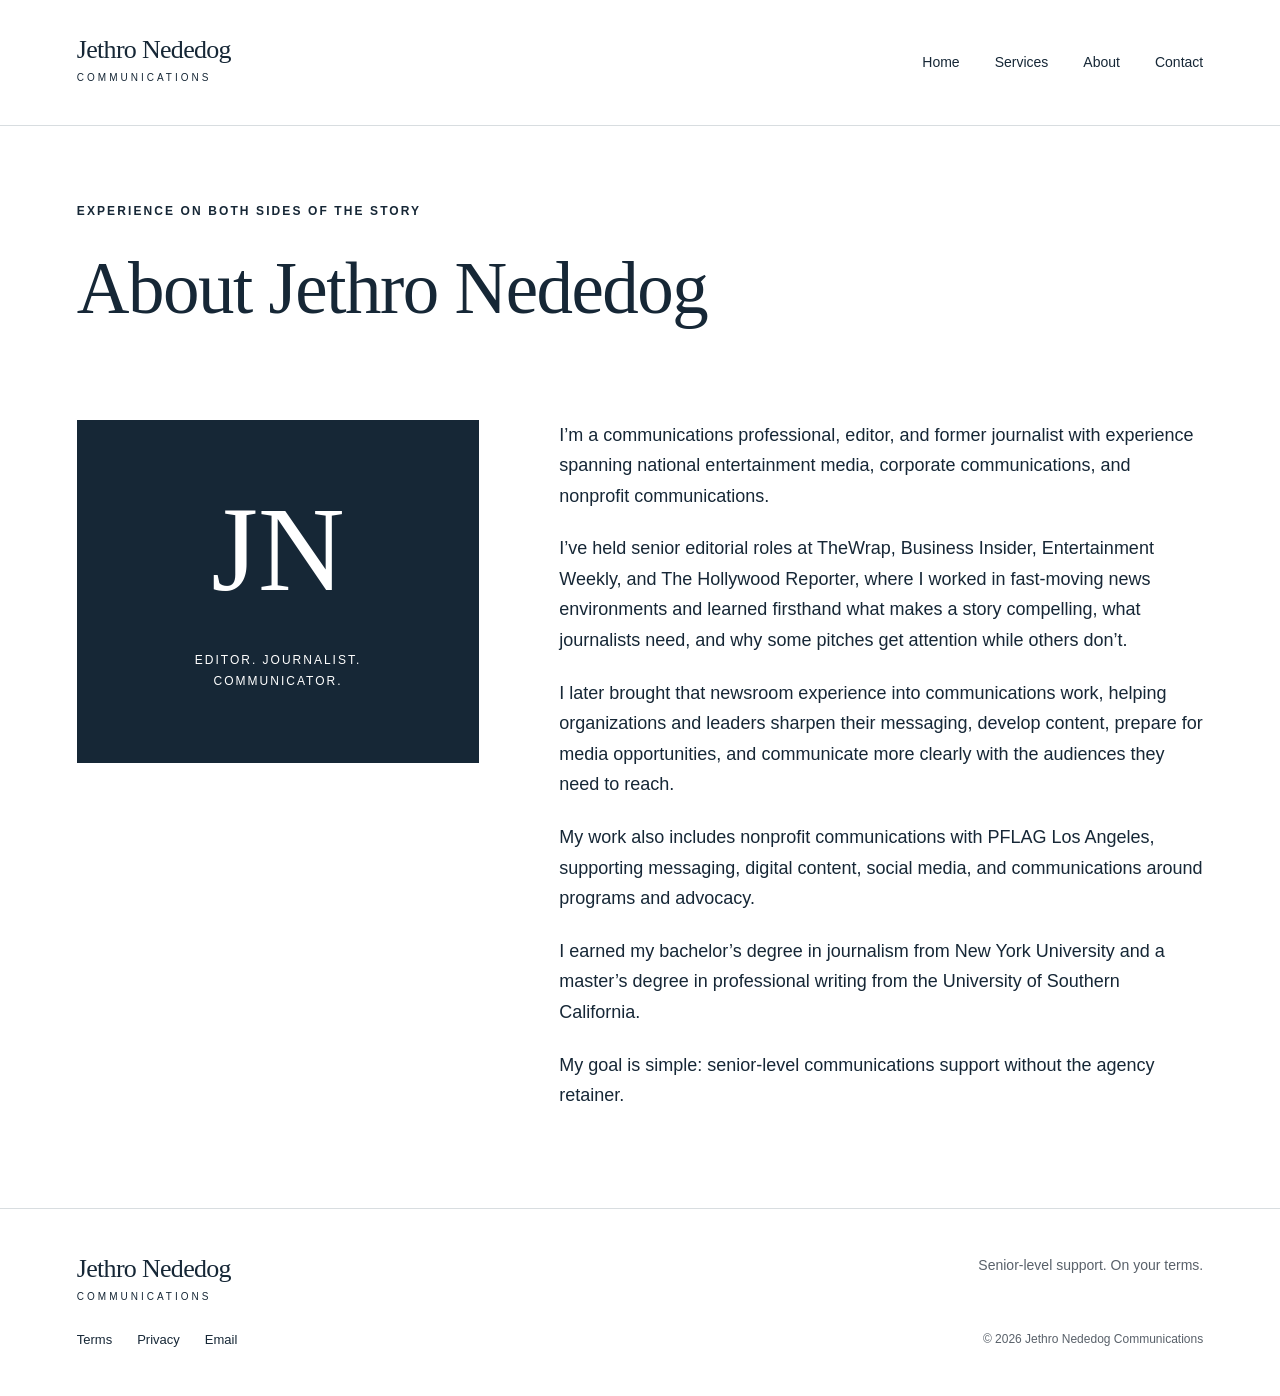
==== about/index.html @ 03857a1a "Add About page" ====
<!doctype html><html lang="en"><head><meta charset="utf-8"><meta name="viewport" content="width=device-width,initial-scale=1"><title>About Jethro | Jethro Nededog Communications</title><meta name="description" content="Senior-level PR and communications support, without the agency retainer."><link rel="icon" type="image/svg+xml" href="data:image/svg+xml,%3Csvg xmlns='http://www.w3.org/2000/svg' viewBox='0 0 40 40'%3E%3Crect width='40' height='40' fill='%23162736'/%3E%3Ctext x='20' y='29' text-anchor='middle' font-family='Georgia' font-size='28' fill='white'%3EJ%3C/text%3E%3C/svg%3E"><link rel="stylesheet" href="/style.css"></head><body><a class="skip" href="#main">Skip to content</a><header><a class="brand" href="/">Jethro Nededog<span>COMMUNICATIONS</span></a><nav aria-label="Main navigation"><a href="/">Home</a><a href="/services/">Services</a><a href="/about/">About</a><a href="/contact/">Contact</a></nav></header><main id="main"><section class="page-heading"><span class="eyebrow">Experience on both sides of the story</span><h1>About Jethro Nededog</h1></section><section class="about-grid"><div class="monogram" aria-hidden="true">JN<span>EDITOR. JOURNALIST.<br>COMMUNICATOR.</span></div><div class="prose"><p>I’m a communications professional, editor, and former journalist with experience spanning national entertainment media, corporate communications, and nonprofit communications.</p><p>I’ve held senior editorial roles at TheWrap, Business Insider, Entertainment Weekly, and The Hollywood Reporter, where I worked in fast-moving news environments and learned firsthand what makes a story compelling, what journalists need, and why some pitches get attention while others don’t.</p><p>I later brought that newsroom experience into communications work, helping organizations and leaders sharpen their messaging, develop content, prepare for media opportunities, and communicate more clearly with the audiences they need to reach.</p><p>My work also includes nonprofit communications with PFLAG Los Angeles, supporting messaging, digital content, social media, and communications around programs and advocacy.</p><p>I earned my bachelor’s degree in journalism from New York University and a master’s degree in professional writing from the University of Southern California.</p><p>My goal is simple: senior-level communications support without the agency retainer.</p></div></section></main><footer><a class="brand" href="/">Jethro Nededog<span>COMMUNICATIONS</span></a><p>Senior-level support. On your terms.</p><div><a href="/terms/">Terms</a><a href="/privacy/">Privacy</a><a href="mailto:hello@jethronededog.com">Email</a></div><small>© 2026 Jethro Nededog Communications</small></footer></body></html>
---- style.css ----
:root{--ink:#162736;--muted:#59616a;--line:#d8dde0;--accent:#174f6b;--paper:#fff;--wash:#f2f5f7}*{box-sizing:border-box}body{margin:0;background:var(--paper);color:var(--ink);font:17px/1.7 -apple-system,BlinkMacSystemFont,"Segoe UI",sans-serif}a{color:inherit;text-decoration:none}a:hover{color:var(--accent)}a:focus-visible,button:focus-visible{outline:3px solid #3884a5;outline-offset:5px}header,main,footer{max-width:1360px;margin:auto}header{padding:35px 6%;display:flex;align-items:center;justify-content:space-between;border-bottom:1px solid var(--line)}.brand{font:26px/1.15 Georgia,serif;letter-spacing:-.7px;white-space:nowrap}.brand span{display:block;font:10px/2.5 -apple-system,sans-serif;letter-spacing:3px}nav{display:flex;gap:35px;font-size:14px}nav a:hover,.textlink:hover{border-bottom-color:var(--accent)}section{padding:75px 6%}h1,h2,h3{font-family:Georgia,"Times New Roman",serif;font-weight:400;line-height:1.1;letter-spacing:-1.5px;margin:0 0 25px}h1{font-size:clamp(42px,5.7vw,78px);max-width:1010px}h2{font-size:clamp(32px,3.4vw,46px)}h3{font-size:30px;letter-spacing:-.8px;line-height:1.2}p{margin:0 0 22px}em{font-weight:400;color:var(--accent)}.eyebrow{display:block;text-transform:uppercase;letter-spacing:2.1px;font-size:12px;font-weight:600;margin-bottom:28px}.hero{padding-top:75px;padding-bottom:25px}.hero h1{max-width:1030px}.lead{font-size:20px;line-height:1.65;color:var(--muted);max-width:760px}.hero .lead{max-width:810px}.actions{display:flex;gap:15px;flex-wrap:wrap;margin-top:35px}.button{display:inline-block;background:var(--ink);color:white;border:1px solid var(--ink);padding:14px 25px;font:500 14px/1.5 -apple-system,sans-serif;cursor:pointer}.button:hover{background:var(--accent);color:white}.button.secondary{color:var(--ink);background:white}.button.secondary:hover{background:var(--wash)}.hero-bottom{border-top:1px solid var(--line);margin-top:65px;padding-top:22px;display:flex;justify-content:space-between;color:var(--muted);font-size:12px;letter-spacing:.3px}.hero-bottom span:last-child{font-size:11px;letter-spacing:1.5px}.intro{display:grid;grid-template-columns:1fr 1.3fr;gap:75px;background:var(--wash);margin-top:30px}.intro h2{font-size:38px}.intro p{font-size:19px;max-width:600px}.cards{display:grid;grid-template-columns:repeat(3,1fr);border-top:1px solid var(--line);border-left:1px solid var(--line)}.cards article{padding:30px;border-right:1px solid var(--line);border-bottom:1px solid var(--line);display:flex;flex-direction:column}.meta{display:flex;justify-content:space-between;font-size:12px;letter-spacing:1px;color:var(--muted);margin-bottom:35px}.meta span{font-size:20px;color:var(--ink);letter-spacing:0}.cards h3{min-height:73px}.cards p{font-size:16px;color:var(--muted)}.cards .timing{font-size:13px;line-height:1.6;margin-top:auto;padding-top:12px}.textlink{font-size:14px;font-weight:500;display:inline-block;width:fit-content;border-bottom:1px solid var(--ink);padding-bottom:3px}.packages{background:var(--ink);color:white}.packages .eyebrow{color:#b1c8d6}.bundle-grid{display:grid;grid-template-columns:repeat(3,1fr);gap:45px;margin-top:50px}.bundle-grid article{border-top:1px solid #52616c;padding-top:30px}.bundle-grid p{color:#ced7de;font-size:16px;margin-top:20px}.price{font:42px/1.3 Georgia,serif;letter-spacing:-1px}.consult{display:grid;grid-template-columns:1fr 1.2fr;gap:70px;border-bottom:1px solid var(--line)}.consult h2{max-width:390px}.consult p{max-width:600px}.closing{text-align:center;padding-top:95px;padding-bottom:100px}.closing h2{max-width:760px;margin:0 auto 30px}footer{border-top:1px solid var(--line);padding:45px 6%;display:grid;grid-template-columns:1fr 1fr;gap:20px}footer p{text-align:right;font-size:14px;color:var(--muted)}footer div{display:flex;gap:25px;font-size:13px}footer small{text-align:right;color:var(--muted);font-size:12px}.page-heading{padding-bottom:50px}.page-heading h1{max-width:900px}.detail-grid{display:grid;grid-template-columns:1.6fr 1fr;gap:90px}.service-heading .textlink{margin-bottom:45px}.service-heading h1{font-size:clamp(42px,5vw,68px)}aside{background:var(--wash);padding:30px;align-self:start}aside .price{margin-bottom:25px}aside p{font-size:14px}aside .button{width:100%;text-align:center}.fine{font-size:12px;color:var(--muted);margin:15px 0 0}.includes{border-top:1px solid var(--line)}ul{padding:0;margin:0;list-style:none}li{padding:13px 0;border-bottom:1px solid var(--line);font-size:17px}li:before{content:'•';color:var(--accent);margin-right:15px}.about-grid{display:grid;grid-template-columns:1fr 1.6fr;gap:80px;padding-top:15px}.monogram{background:var(--ink);color:#fff;font:120px/1 Georgia,serif;padding:70px 35px;align-self:start;text-align:center}.monogram span{display:block;font:12px/1.8 -apple-system,sans-serif;letter-spacing:2px;margin-top:40px}.prose p{font-size:18px}.contact{min-height:65vh;padding-top:110px;padding-bottom:100px}.contact .lead{max-width:740px}.contact .button{margin:15px 0 30px}.legal{max-width:920px;padding-top:10px;padding-bottom:100px}.legal h2{font-size:29px;margin-top:35px}.skip{position:absolute;top:-100px}.skip:focus{top:10px;background:white;padding:10px}dialog{max-width:540px;width:calc(100% - 40px);border:1px solid var(--line);padding:40px;color:var(--ink)}dialog::backdrop{background:#16273688}.close{float:right;border:0;background:transparent;font-size:30px;cursor:pointer}dialog h2{font-size:32px;margin-top:25px}dialog p{font-size:16px}@media(max-width:850px){header{padding:25px 6%;align-items:flex-start;gap:25px;flex-direction:column}nav{gap:28px}section{padding:55px 6%}.hero{padding-top:55px}.hero-bottom{margin-top:45px;gap:15px;flex-direction:column}.intro,.consult,.detail-grid,.about-grid{grid-template-columns:1fr;gap:30px}.cards{grid-template-columns:repeat(2,1fr)}.bundle-grid{grid-template-columns:1fr;gap:25px}.bundle-grid article{display:grid;grid-template-columns:1fr auto;gap:10px}.bundle-grid p{grid-column:1/-1}.monogram{max-width:360px}.contact{padding-top:65px}footer p{display:none}}@media(max-width:520px){.cards{grid-template-columns:1fr}.cards h3{min-height:0}.cards article{padding:25px}.lead{font-size:18px}.hero h1{font-size:44px}.hero h1 em{display:inline}.bundle-grid h3{font-size:26px}.bundle-grid .price{font-size:32px}footer{grid-template-columns:1fr}footer small{text-align:left}nav{width:100%;justify-content:space-between;gap:15px}.intro h2{font-size:32px}}

/* Narrow-screen readability without changing desktop composition. */
main,section,article,aside,.detail-grid>*,.consult>*,.intro>*,.about-grid>*{min-width:0}
h1,h2,h3,p,li,a{overflow-wrap:break-word}
@media(max-width:850px){nav a{padding:12px 0;min-height:44px;display:inline-flex;align-items:center}nav{flex-wrap:wrap}.button{max-width:100%;white-space:normal}}
@media(max-width:520px){.hero h1{font-size:clamp(34px,8.7vw,44px);line-height:1.13;letter-spacing:-1px}.hero h1 em{overflow-wrap:anywhere}h1{font-size:clamp(34px,10vw,42px)}.service-heading h1{font-size:clamp(34px,10vw,42px)}.bundle-grid article{grid-template-columns:minmax(0,1fr) auto;gap:8px}.bundle-grid h3{overflow-wrap:anywhere}.brand{font-size:24px}.eyebrow{overflow-wrap:anywhere}.contact .textlink{font-size:13px}aside{padding:24px}}
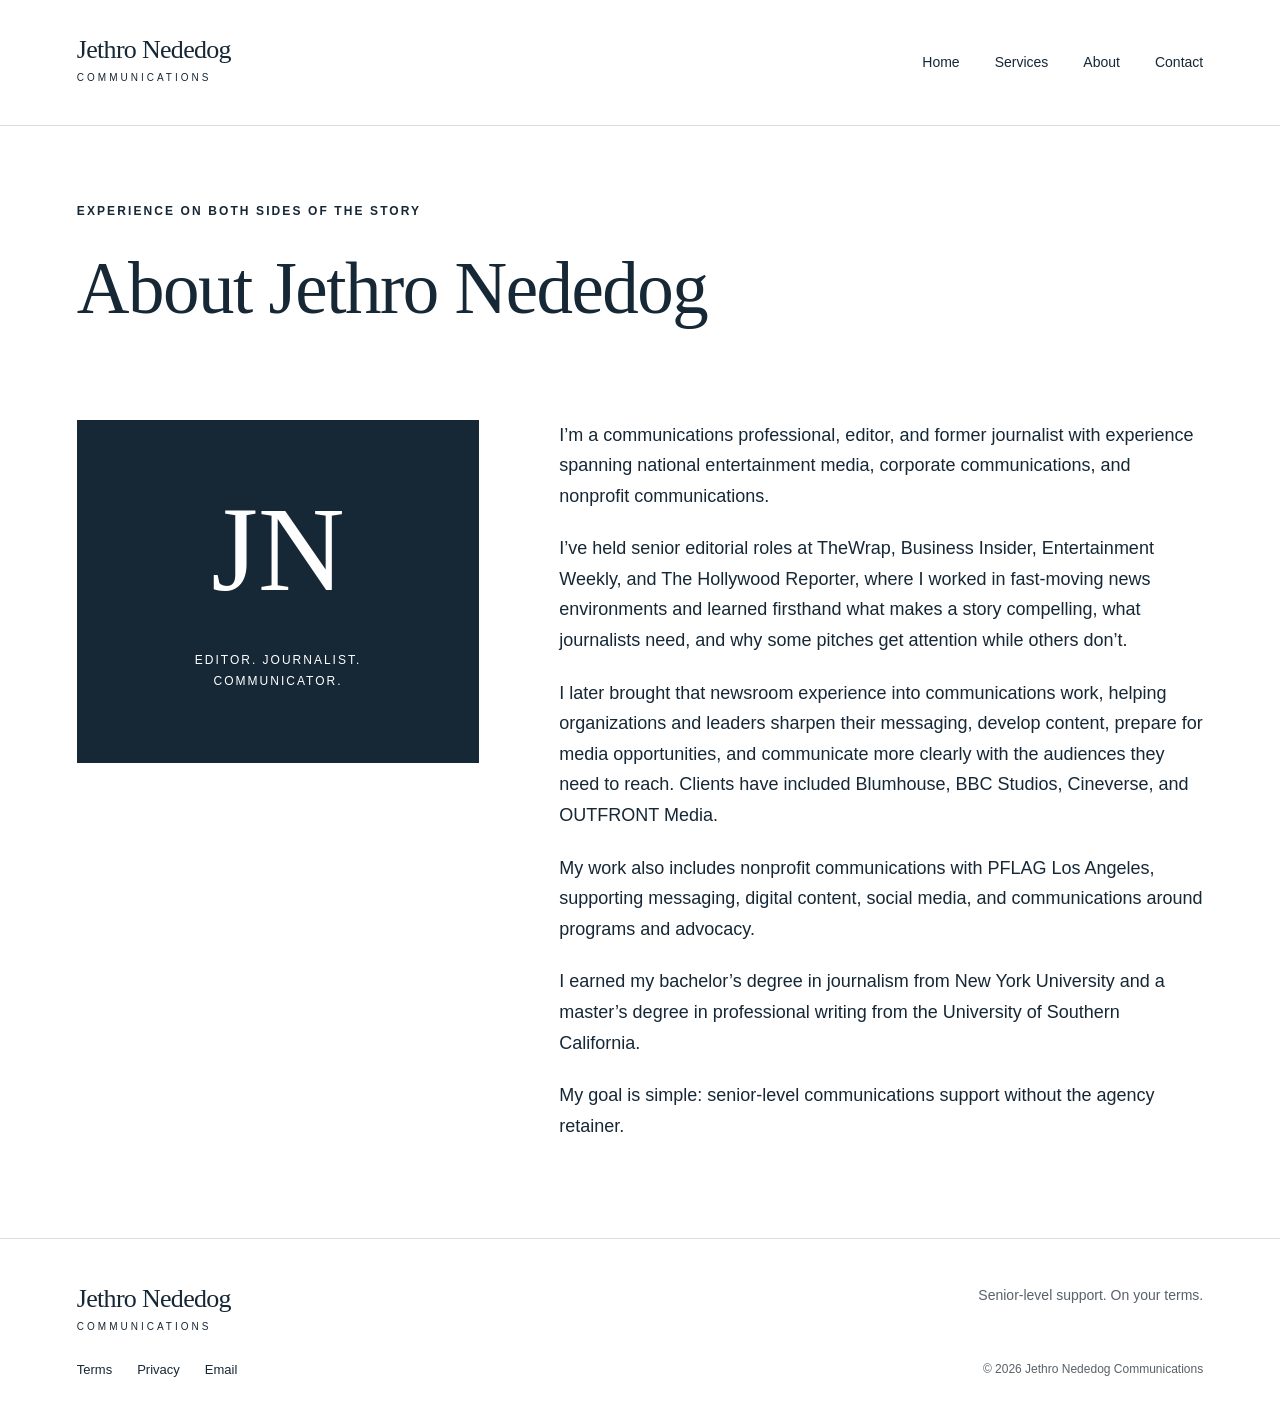
==== commit 2c94a42c: "Update index.html" ====
--- a/about/index.html
+++ b/about/index.html
@@ -1 +1 @@
-<!doctype html><html lang="en"><head><meta charset="utf-8"><meta name="viewport" content="width=device-width,initial-scale=1"><title>About Jethro | Jethro Nededog Communications</title><meta name="description" content="Senior-level PR and communications support, without the agency retainer."><link rel="icon" type="image/svg+xml" href="data:image/svg+xml,%3Csvg xmlns='http://www.w3.org/2000/svg' viewBox='0 0 40 40'%3E%3Crect width='40' height='40' fill='%23162736'/%3E%3Ctext x='20' y='29' text-anchor='middle' font-family='Georgia' font-size='28' fill='white'%3EJ%3C/text%3E%3C/svg%3E"><link rel="stylesheet" href="/style.css"></head><body><a class="skip" href="#main">Skip to content</a><header><a class="brand" href="/">Jethro Nededog<span>COMMUNICATIONS</span></a><nav aria-label="Main navigation"><a href="/">Home</a><a href="/services/">Services</a><a href="/about/">About</a><a href="/contact/">Contact</a></nav></header><main id="main"><section class="page-heading"><span class="eyebrow">Experience on both sides of the story</span><h1>About Jethro Nededog</h1></section><section class="about-grid"><div class="monogram" aria-hidden="true">JN<span>EDITOR. JOURNALIST.<br>COMMUNICATOR.</span></div><div class="prose"><p>I’m a communications professional, editor, and former journalist with experience spanning national entertainment media, corporate communications, and nonprofit communications.</p><p>I’ve held senior editorial roles at TheWrap, Business Insider, Entertainment Weekly, and The Hollywood Reporter, where I worked in fast-moving news environments and learned firsthand what makes a story compelling, what journalists need, and why some pitches get attention while others don’t.</p><p>I later brought that newsroom experience into communications work, helping organizations and leaders sharpen their messaging, develop content, prepare for media opportunities, and communicate more clearly with the audiences they need to reach.</p><p>My work also includes nonprofit communications with PFLAG Los Angeles, supporting messaging, digital content, social media, and communications around programs and advocacy.</p><p>I earned my bachelor’s degree in journalism from New York University and a master’s degree in professional writing from the University of Southern California.</p><p>My goal is simple: senior-level communications support without the agency retainer.</p></div></section></main><footer><a class="brand" href="/">Jethro Nededog<span>COMMUNICATIONS</span></a><p>Senior-level support. On your terms.</p><div><a href="/terms/">Terms</a><a href="/privacy/">Privacy</a><a href="mailto:hello@jethronededog.com">Email</a></div><small>© 2026 Jethro Nededog Communications</small></footer></body></html>+<!doctype html><html lang="en"><head><meta charset="utf-8"><meta name="viewport" content="width=device-width,initial-scale=1"><title>About Jethro | Jethro Nededog Communications</title><meta name="description" content="Senior-level PR and communications support, without the agency retainer."><link rel="icon" type="image/svg+xml" href="data:image/svg+xml,%3Csvg xmlns='http://www.w3.org/2000/svg' viewBox='0 0 40 40'%3E%3Crect width='40' height='40' fill='%23162736'/%3E%3Ctext x='20' y='29' text-anchor='middle' font-family='Georgia' font-size='28' fill='white'%3EJ%3C/text%3E%3C/svg%3E"><link rel="stylesheet" href="/style.css"></head><body><a class="skip" href="#main">Skip to content</a><header><a class="brand" href="/">Jethro Nededog<span>COMMUNICATIONS</span></a><nav aria-label="Main navigation"><a href="/">Home</a><a href="/services/">Services</a><a href="/about/">About</a><a href="/contact/">Contact</a></nav></header><main id="main"><section class="page-heading"><span class="eyebrow">Experience on both sides of the story</span><h1>About Jethro Nededog</h1></section><section class="about-grid"><div class="monogram" aria-hidden="true">JN<span>EDITOR. JOURNALIST.<br>COMMUNICATOR.</span></div><div class="prose"><p>I’m a communications professional, editor, and former journalist with experience spanning national entertainment media, corporate communications, and nonprofit communications.</p><p>I’ve held senior editorial roles at TheWrap, Business Insider, Entertainment Weekly, and The Hollywood Reporter, where I worked in fast-moving news environments and learned firsthand what makes a story compelling, what journalists need, and why some pitches get attention while others don’t.</p><p>I later brought that newsroom experience into communications work, helping organizations and leaders sharpen their messaging, develop content, prepare for media opportunities, and communicate more clearly with the audiences they need to reach. Clients have included Blumhouse, BBC Studios, Cineverse, and OUTFRONT Media.</p><p>My work also includes nonprofit communications with PFLAG Los Angeles, supporting messaging, digital content, social media, and communications around programs and advocacy.</p><p>I earned my bachelor’s degree in journalism from New York University and a master’s degree in professional writing from the University of Southern California.</p><p>My goal is simple: senior-level communications support without the agency retainer.</p></div></section></main><footer><a class="brand" href="/">Jethro Nededog<span>COMMUNICATIONS</span></a><p>Senior-level support. On your terms.</p><div><a href="/terms/">Terms</a><a href="/privacy/">Privacy</a><a href="mailto:hello@jethronededog.com">Email</a></div><small>© 2026 Jethro Nededog Communications</small></footer></body></html>
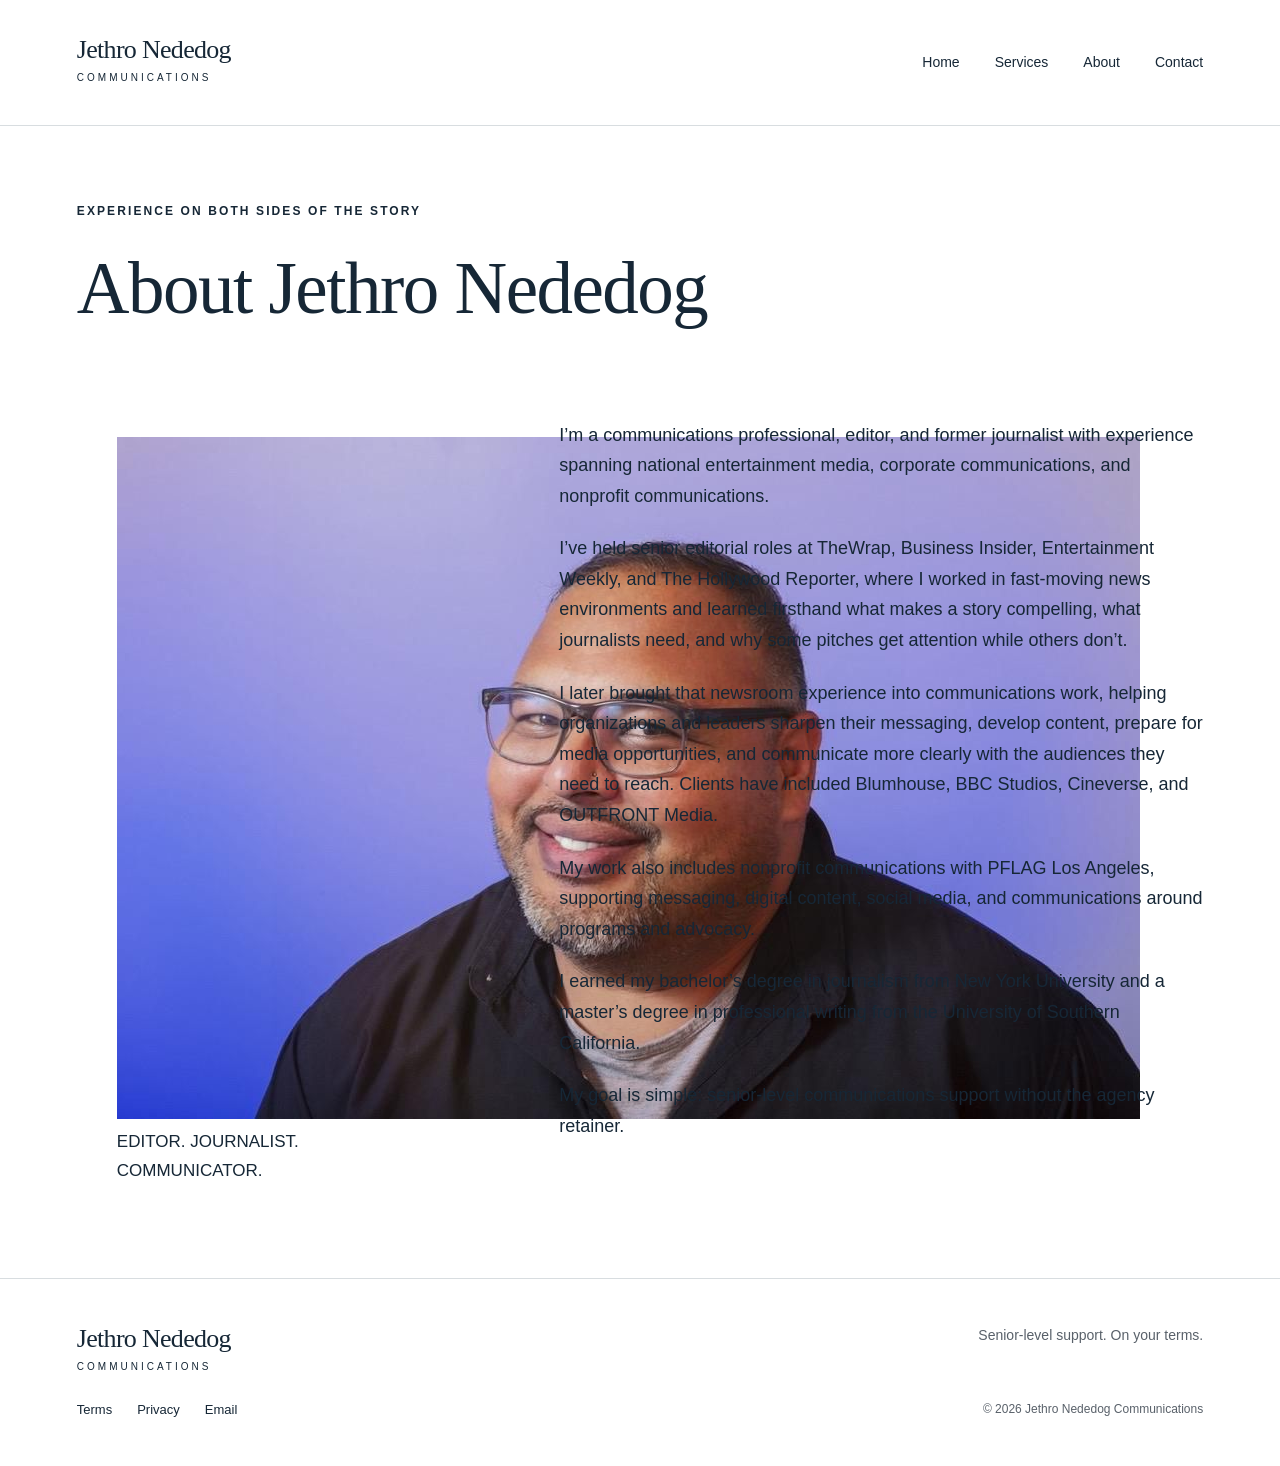
==== commit a8ec15d7: "Add headshot to About page" ====
--- a/about/index.html
+++ b/about/index.html
@@ -1 +1 @@
-<!doctype html><html lang="en"><head><meta charset="utf-8"><meta name="viewport" content="width=device-width,initial-scale=1"><title>About Jethro | Jethro Nededog Communications</title><meta name="description" content="Senior-level PR and communications support, without the agency retainer."><link rel="icon" type="image/svg+xml" href="data:image/svg+xml,%3Csvg xmlns='http://www.w3.org/2000/svg' viewBox='0 0 40 40'%3E%3Crect width='40' height='40' fill='%23162736'/%3E%3Ctext x='20' y='29' text-anchor='middle' font-family='Georgia' font-size='28' fill='white'%3EJ%3C/text%3E%3C/svg%3E"><link rel="stylesheet" href="/style.css"></head><body><a class="skip" href="#main">Skip to content</a><header><a class="brand" href="/">Jethro Nededog<span>COMMUNICATIONS</span></a><nav aria-label="Main navigation"><a href="/">Home</a><a href="/services/">Services</a><a href="/about/">About</a><a href="/contact/">Contact</a></nav></header><main id="main"><section class="page-heading"><span class="eyebrow">Experience on both sides of the story</span><h1>About Jethro Nededog</h1></section><section class="about-grid"><div class="monogram" aria-hidden="true">JN<span>EDITOR. JOURNALIST.<br>COMMUNICATOR.</span></div><div class="prose"><p>I’m a communications professional, editor, and former journalist with experience spanning national entertainment media, corporate communications, and nonprofit communications.</p><p>I’ve held senior editorial roles at TheWrap, Business Insider, Entertainment Weekly, and The Hollywood Reporter, where I worked in fast-moving news environments and learned firsthand what makes a story compelling, what journalists need, and why some pitches get attention while others don’t.</p><p>I later brought that newsroom experience into communications work, helping organizations and leaders sharpen their messaging, develop content, prepare for media opportunities, and communicate more clearly with the audiences they need to reach. Clients have included Blumhouse, BBC Studios, Cineverse, and OUTFRONT Media.</p><p>My work also includes nonprofit communications with PFLAG Los Angeles, supporting messaging, digital content, social media, and communications around programs and advocacy.</p><p>I earned my bachelor’s degree in journalism from New York University and a master’s degree in professional writing from the University of Southern California.</p><p>My goal is simple: senior-level communications support without the agency retainer.</p></div></section></main><footer><a class="brand" href="/">Jethro Nededog<span>COMMUNICATIONS</span></a><p>Senior-level support. On your terms.</p><div><a href="/terms/">Terms</a><a href="/privacy/">Privacy</a><a href="mailto:hello@jethronededog.com">Email</a></div><small>© 2026 Jethro Nededog Communications</small></footer></body></html>
+<!doctype html><html lang="en"><head><meta charset="utf-8"><meta name="viewport" content="width=device-width,initial-scale=1"><title>About Jethro | Jethro Nededog Communications</title><meta name="description" content="Senior-level PR and communications support, without the agency retainer."><link rel="icon" type="image/svg+xml" href="data:image/svg+xml,%3Csvg xmlns='http://www.w3.org/2000/svg' viewBox='0 0 40 40'%3E%3Crect width='40' height='40' fill='%23162736'/%3E%3Ctext x='20' y='29' text-anchor='middle' font-family='Georgia' font-size='28' fill='white'%3EJ%3C/text%3E%3C/svg%3E"><link rel="stylesheet" href="/style.css"></head><body><a class="skip" href="#main">Skip to content</a><header><a class="brand" href="/">Jethro Nededog<span>COMMUNICATIONS</span></a><nav aria-label="Main navigation"><a href="/">Home</a><a href="/services/">Services</a><a href="/about/">About</a><a href="/contact/">Contact</a></nav></header><main id="main"><section class="page-heading"><span class="eyebrow">Experience on both sides of the story</span><h1>About Jethro Nededog</h1></section><section class="about-grid"><figure class="about-portrait"><img src="/assets/jethro-nededog-headshot.jpg" alt="Jethro Nededog" width="1023" height="682"><figcaption>EDITOR. JOURNALIST.<br>COMMUNICATOR.</figcaption></figure><div class="prose"><p>I’m a communications professional, editor, and former journalist with experience spanning national entertainment media, corporate communications, and nonprofit communications.</p><p>I’ve held senior editorial roles at TheWrap, Business Insider, Entertainment Weekly, and The Hollywood Reporter, where I worked in fast-moving news environments and learned firsthand what makes a story compelling, what journalists need, and why some pitches get attention while others don’t.</p><p>I later brought that newsroom experience into communications work, helping organizations and leaders sharpen their messaging, develop content, prepare for media opportunities, and communicate more clearly with the audiences they need to reach. Clients have included Blumhouse, BBC Studios, Cineverse, and OUTFRONT Media.</p><p>My work also includes nonprofit communications with PFLAG Los Angeles, supporting messaging, digital content, social media, and communications around programs and advocacy.</p><p>I earned my bachelor’s degree in journalism from New York University and a master’s degree in professional writing from the University of Southern California.</p><p>My goal is simple: senior-level communications support without the agency retainer.</p></div></section></main><footer><a class="brand" href="/">Jethro Nededog<span>COMMUNICATIONS</span></a><p>Senior-level support. On your terms.</p><div><a href="/terms/">Terms</a><a href="/privacy/">Privacy</a><a href="mailto:hello@jethronededog.com">Email</a></div><small>© 2026 Jethro Nededog Communications</small></footer></body></html>
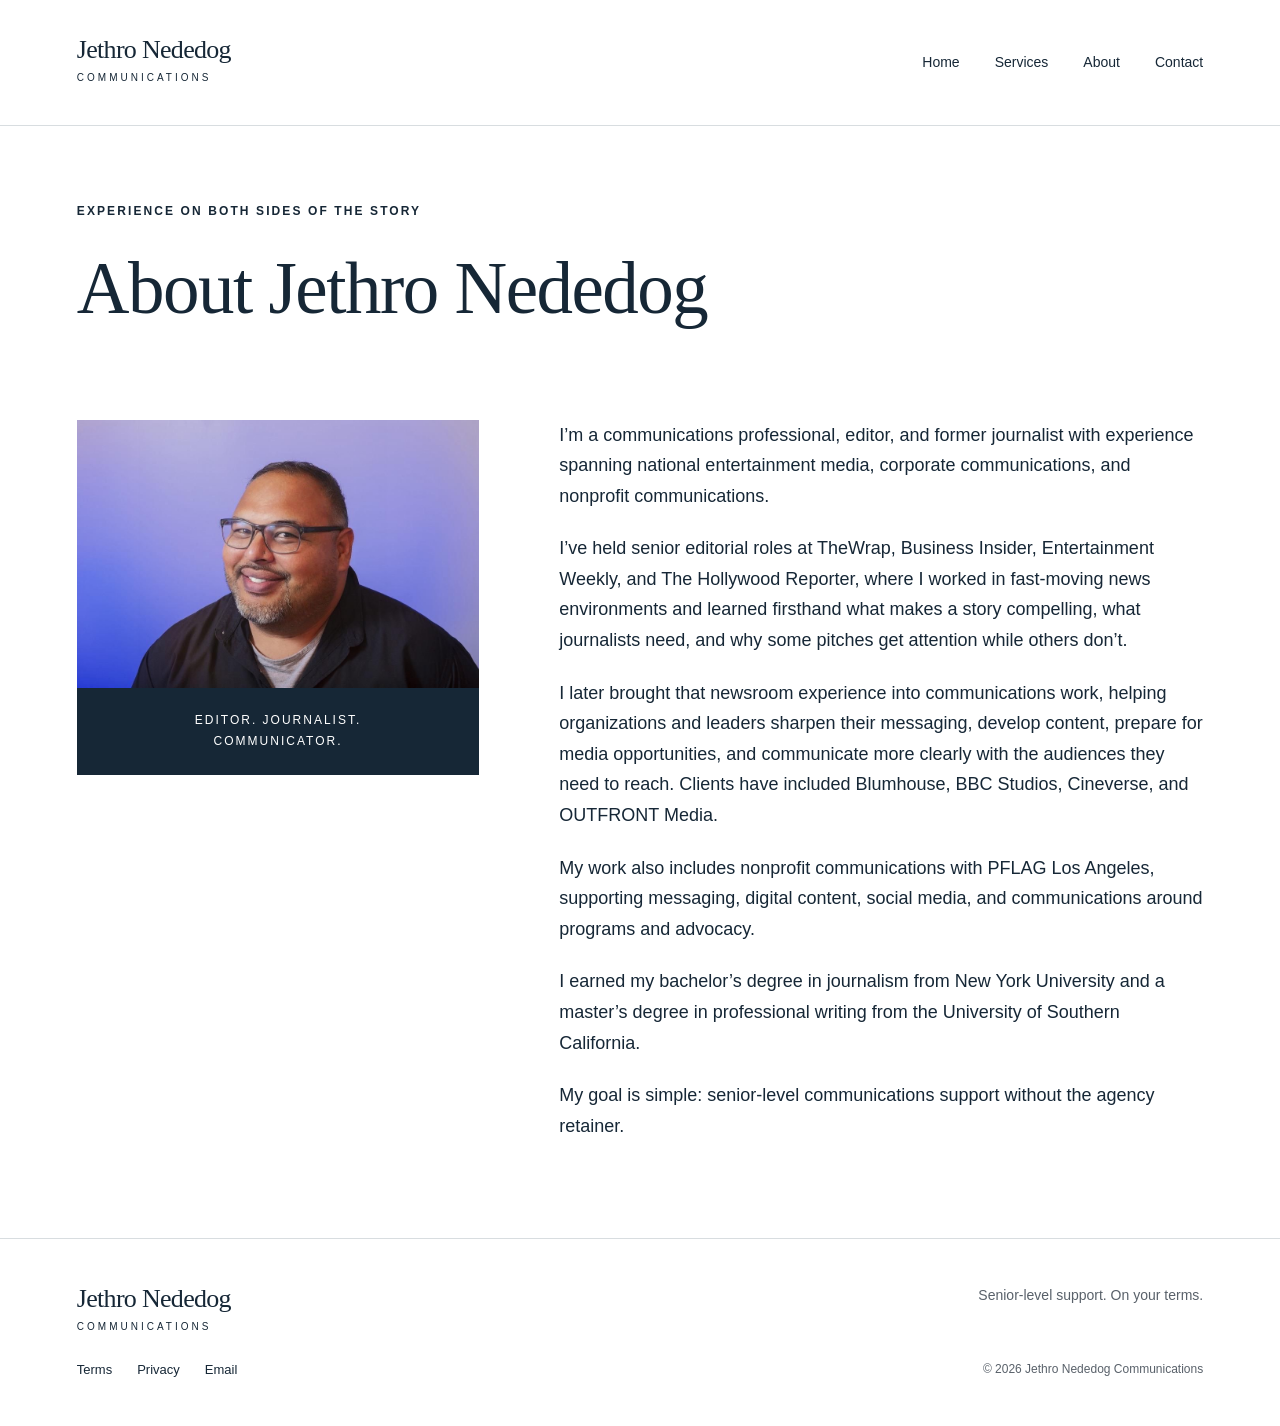
==== commit 5dfade41: "Refresh About page styles" ====
--- a/about/index.html
+++ b/about/index.html
@@ -1 +1 @@
-<!doctype html><html lang="en"><head><meta charset="utf-8"><meta name="viewport" content="width=device-width,initial-scale=1"><title>About Jethro | Jethro Nededog Communications</title><meta name="description" content="Senior-level PR and communications support, without the agency retainer."><link rel="icon" type="image/svg+xml" href="data:image/svg+xml,%3Csvg xmlns='http://www.w3.org/2000/svg' viewBox='0 0 40 40'%3E%3Crect width='40' height='40' fill='%23162736'/%3E%3Ctext x='20' y='29' text-anchor='middle' font-family='Georgia' font-size='28' fill='white'%3EJ%3C/text%3E%3C/svg%3E"><link rel="stylesheet" href="/style.css"></head><body><a class="skip" href="#main">Skip to content</a><header><a class="brand" href="/">Jethro Nededog<span>COMMUNICATIONS</span></a><nav aria-label="Main navigation"><a href="/">Home</a><a href="/services/">Services</a><a href="/about/">About</a><a href="/contact/">Contact</a></nav></header><main id="main"><section class="page-heading"><span class="eyebrow">Experience on both sides of the story</span><h1>About Jethro Nededog</h1></section><section class="about-grid"><figure class="about-portrait"><img src="/assets/jethro-nededog-headshot.jpg" alt="Jethro Nededog" width="1023" height="682"><figcaption>EDITOR. JOURNALIST.<br>COMMUNICATOR.</figcaption></figure><div class="prose"><p>I’m a communications professional, editor, and former journalist with experience spanning national entertainment media, corporate communications, and nonprofit communications.</p><p>I’ve held senior editorial roles at TheWrap, Business Insider, Entertainment Weekly, and The Hollywood Reporter, where I worked in fast-moving news environments and learned firsthand what makes a story compelling, what journalists need, and why some pitches get attention while others don’t.</p><p>I later brought that newsroom experience into communications work, helping organizations and leaders sharpen their messaging, develop content, prepare for media opportunities, and communicate more clearly with the audiences they need to reach. Clients have included Blumhouse, BBC Studios, Cineverse, and OUTFRONT Media.</p><p>My work also includes nonprofit communications with PFLAG Los Angeles, supporting messaging, digital content, social media, and communications around programs and advocacy.</p><p>I earned my bachelor’s degree in journalism from New York University and a master’s degree in professional writing from the University of Southern California.</p><p>My goal is simple: senior-level communications support without the agency retainer.</p></div></section></main><footer><a class="brand" href="/">Jethro Nededog<span>COMMUNICATIONS</span></a><p>Senior-level support. On your terms.</p><div><a href="/terms/">Terms</a><a href="/privacy/">Privacy</a><a href="mailto:hello@jethronededog.com">Email</a></div><small>© 2026 Jethro Nededog Communications</small></footer></body></html>
+<!doctype html><html lang="en"><head><meta charset="utf-8"><meta name="viewport" content="width=device-width,initial-scale=1"><title>About Jethro | Jethro Nededog Communications</title><meta name="description" content="Senior-level PR and communications support, without the agency retainer."><link rel="icon" type="image/svg+xml" href="data:image/svg+xml,%3Csvg xmlns='http://www.w3.org/2000/svg' viewBox='0 0 40 40'%3E%3Crect width='40' height='40' fill='%23162736'/%3E%3Ctext x='20' y='29' text-anchor='middle' font-family='Georgia' font-size='28' fill='white'%3EJ%3C/text%3E%3C/svg%3E"><link rel="stylesheet" href="/style.css?v=20261006-headshot"></head><body><a class="skip" href="#main">Skip to content</a><header><a class="brand" href="/">Jethro Nededog<span>COMMUNICATIONS</span></a><nav aria-label="Main navigation"><a href="/">Home</a><a href="/services/">Services</a><a href="/about/">About</a><a href="/contact/">Contact</a></nav></header><main id="main"><section class="page-heading"><span class="eyebrow">Experience on both sides of the story</span><h1>About Jethro Nededog</h1></section><section class="about-grid"><figure class="about-portrait"><img src="/assets/jethro-nededog-headshot.jpg" alt="Jethro Nededog" width="1023" height="682"><figcaption>EDITOR. JOURNALIST.<br>COMMUNICATOR.</figcaption></figure><div class="prose"><p>I’m a communications professional, editor, and former journalist with experience spanning national entertainment media, corporate communications, and nonprofit communications.</p><p>I’ve held senior editorial roles at TheWrap, Business Insider, Entertainment Weekly, and The Hollywood Reporter, where I worked in fast-moving news environments and learned firsthand what makes a story compelling, what journalists need, and why some pitches get attention while others don’t.</p><p>I later brought that newsroom experience into communications work, helping organizations and leaders sharpen their messaging, develop content, prepare for media opportunities, and communicate more clearly with the audiences they need to reach. Clients have included Blumhouse, BBC Studios, Cineverse, and OUTFRONT Media.</p><p>My work also includes nonprofit communications with PFLAG Los Angeles, supporting messaging, digital content, social media, and communications around programs and advocacy.</p><p>I earned my bachelor’s degree in journalism from New York University and a master’s degree in professional writing from the University of Southern California.</p><p>My goal is simple: senior-level communications support without the agency retainer.</p></div></section></main><footer><a class="brand" href="/">Jethro Nededog<span>COMMUNICATIONS</span></a><p>Senior-level support. On your terms.</p><div><a href="/terms/">Terms</a><a href="/privacy/">Privacy</a><a href="mailto:hello@jethronededog.com">Email</a></div><small>© 2026 Jethro Nededog Communications</small></footer></body></html>
--- a/style.css
+++ b/style.css
@@ -3,5 +3,7 @@
 /* Narrow-screen readability without changing desktop composition. */
 main,section,article,aside,.detail-grid>*,.consult>*,.intro>*,.about-grid>*{min-width:0}
 h1,h2,h3,p,li,a{overflow-wrap:break-word}
+.about-portrait{margin:0;align-self:start;background:var(--ink);color:#fff}.about-portrait img{display:block;width:100%;height:auto}.about-portrait figcaption{padding:22px 25px;font:12px/1.8 -apple-system,sans-serif;letter-spacing:2px;text-align:center}
 @media(max-width:850px){nav a{padding:12px 0;min-height:44px;display:inline-flex;align-items:center}nav{flex-wrap:wrap}.button{max-width:100%;white-space:normal}}
-@media(max-width:520px){.hero h1{font-size:clamp(34px,8.7vw,44px);line-height:1.13;letter-spacing:-1px}.hero h1 em{overflow-wrap:anywhere}h1{font-size:clamp(34px,10vw,42px)}.service-heading h1{font-size:clamp(34px,10vw,42px)}.bundle-grid article{grid-template-columns:minmax(0,1fr) auto;gap:8px}.bundle-grid h3{overflow-wrap:anywhere}.brand{font-size:24px}.eyebrow{overflow-wrap:anywhere}.contact .textlink{font-size:13px}aside{padding:24px}}
+@media(max-width:850px){.about-portrait{max-width:600px}}
+@media(max-width:520px){.hero h1{font-size:clamp(34px,8.7vw,44px);line-height:1.13;letter-spacing:-1px}.hero h1 em{overflow-wrap:anywhere}h1{font-size:clamp(34px,10vw,42px)}.service-heading h1{font-size:clamp(34px,10vw,42px)}.bundle-grid article{grid-template-columns:minmax(0,1fr) auto;gap:8px}.bundle-grid h3{overflow-wrap:anywhere}.brand{font-size:24px}.eyebrow{overflow-wrap:anywhere}.contact .textlink{font-size:13px}aside{padding:24px}.about-portrait figcaption{padding:18px 20px}}
